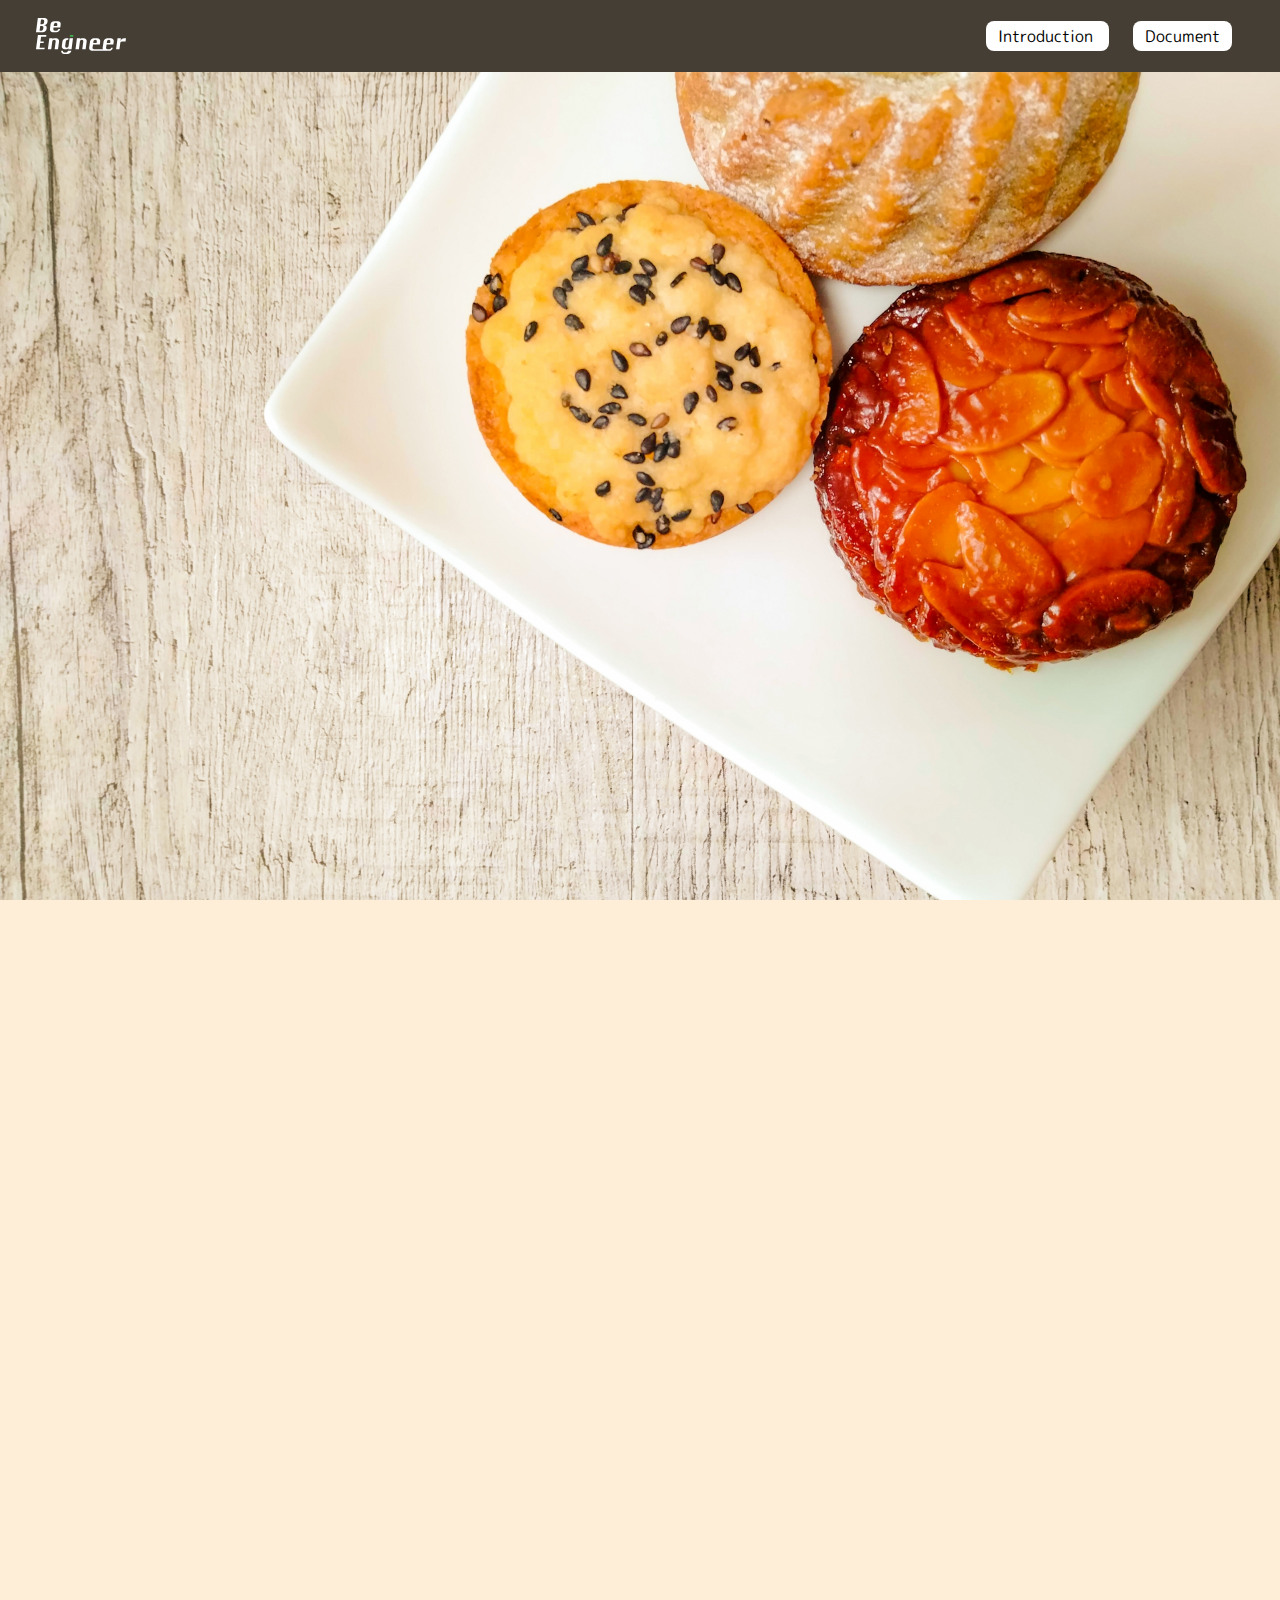
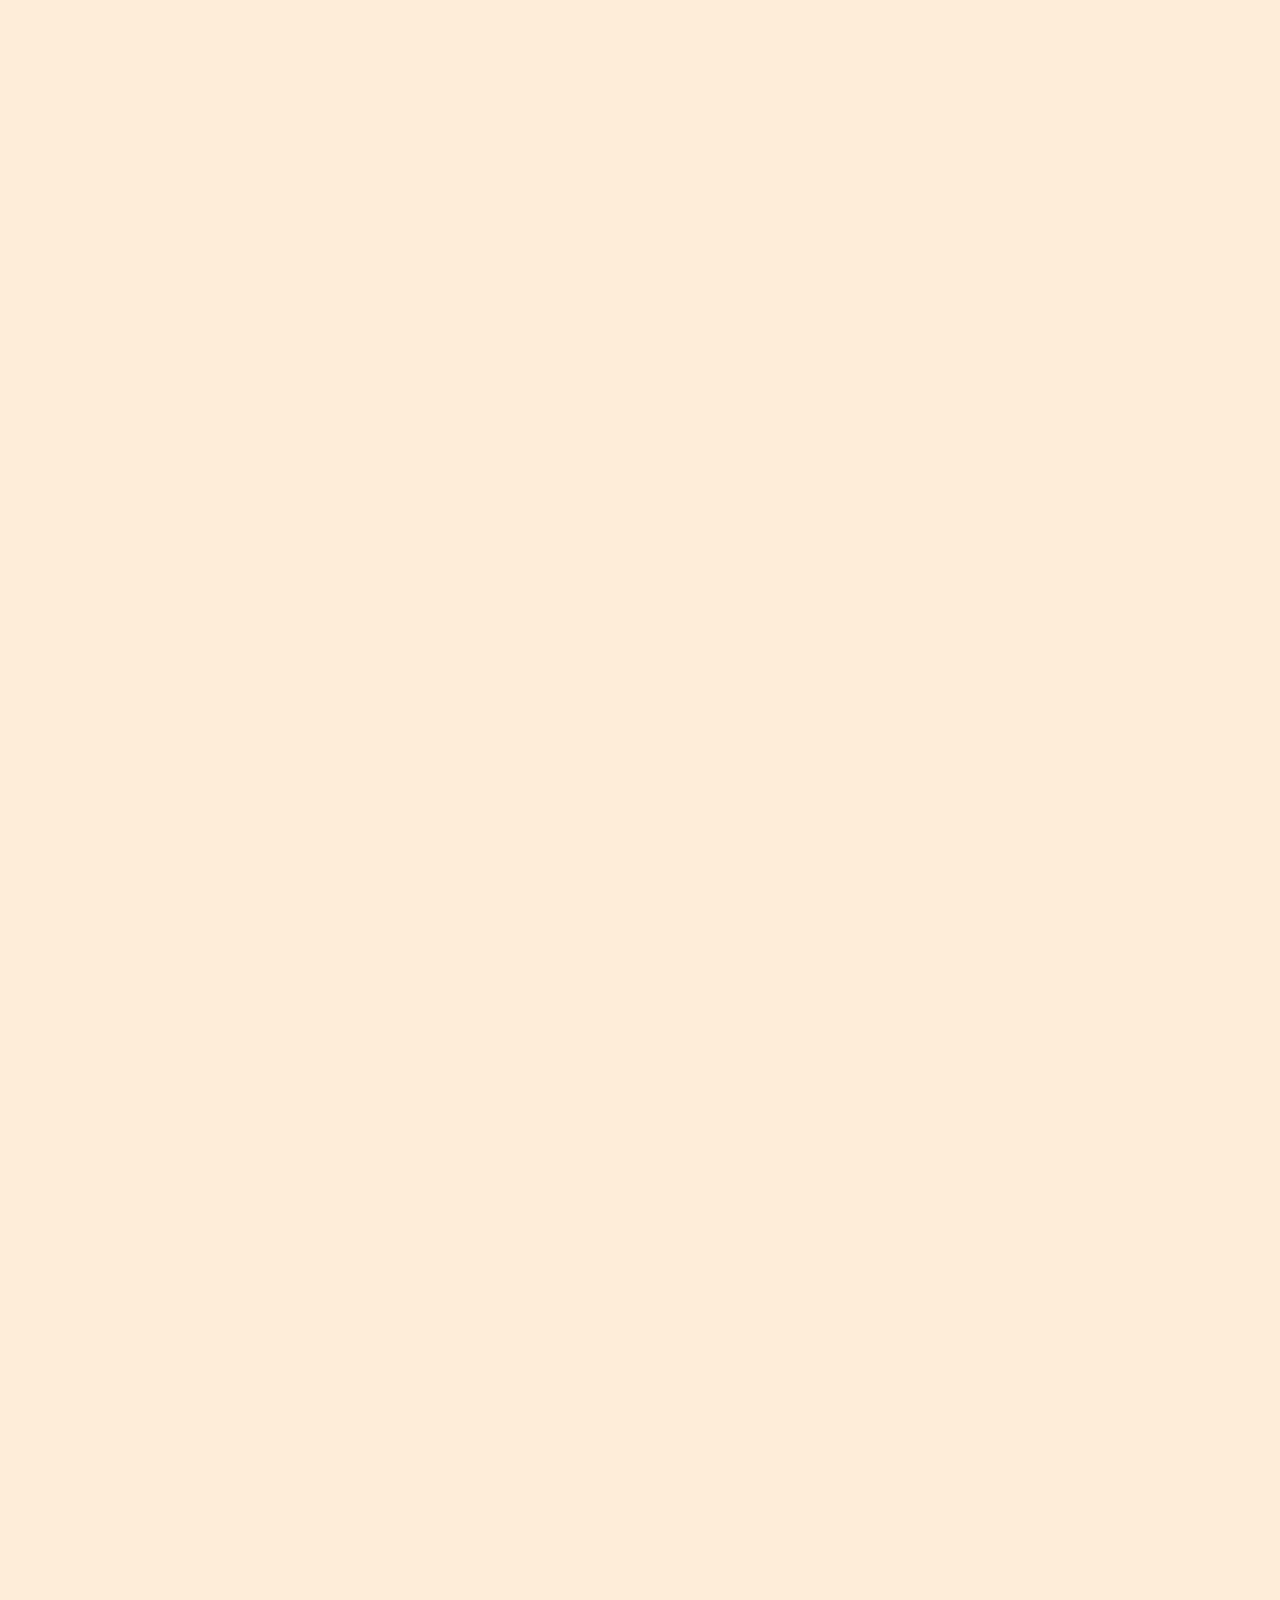
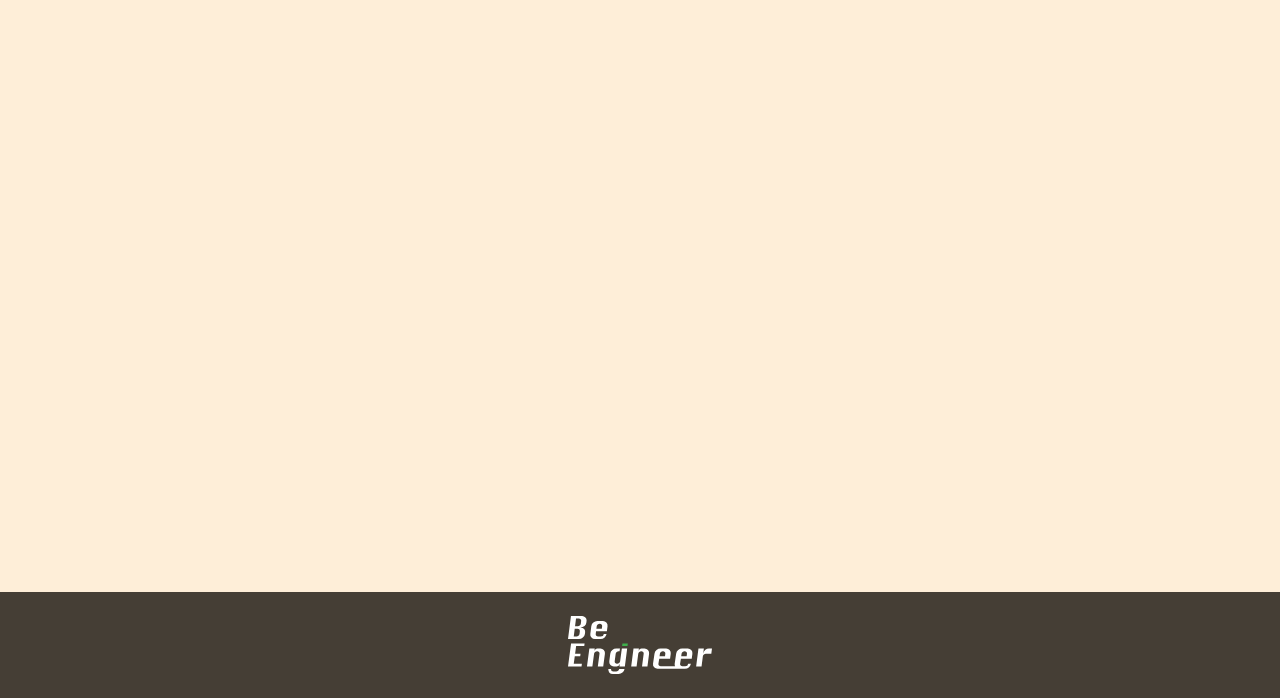
==== public/index.html @ 20dfb08e "firstcommit" ====
<!DOCTYPE html>
<html lang="ja">

    <head>
        <meta charset="UTF-8">
        <meta name="viewport" content="width=device-width, initial-scale=1.0">
        <link rel="preconnect" href="https://fonts.googleapis.com">
        <link rel="preconnect" href="https://fonts.gstatic.com" crossorigin>
        <link href="https://fonts.googleapis.com/css2?family=Inconsolata:wght@400;700&display=swap" rel="stylesheet">
        <link href="https://fonts.googleapis.com/css2?family=M+PLUS+Rounded+1c:wght@400;700&display=swap" rel="stylesheet">
        <link rel="stylesheet" href="css/style.css">
        <title>BeEngineer WebSite</title>
    </head>

    <body>

        <!-- ヘッダー -->
        <header id="header">
            <img class="header__image" src="images/BeEngineer_logo_white.svg" id="button">
            <nav class="header__linklist">
                <a class="header__link" href="#introduction">
                    Introduction
                </a>
                <a class="header__link" href="document.html">
                    Document
                </a>
            </nav>
        </header>

        <!-- ファーストビュー -->
        <section id="firstview">
            <img class="firstview__image" src="images/firstview.jpg" id="firstview__image">
            <h1 class="firstview__title" id="firstview__title">How about some sweets<br>with your tea?</h1>
        </section>
        
        <!-- 紹介部分 -->
        <section id="introduction" class="introduction">

            <div class="introduction__content" id="content-1">
                <img class="introduction__image introduction__image--left" src="images/kanure.jpg">
                <div class="introduction__textblock introduction__textblock--left">
                    <h3 class="introduction__title">
                        カヌレ
                    </h3>
                    <h4 class="introduction__title--bg introduction__title--bg--left">
                        cannelé de Bordeaux
                    </h4>
                    <p class="introduction__text">
                        蜜蝋を入れることと、カヌレ型と呼ばれる小さな型で焼くことが特徴である。外側は黒めの焼き色が付いており硬く香ばしいが、内側はしっとりとして柔らかい食感を持つ。
                    </p>
                </div>
            </div>

            <div class="introduction__content" id="content-2">
                <img class="introduction__image introduction__image--right" src="images/florentine.jpg">
                <div class="introduction__textblock introduction__textblock--right">
                    <h3 class="introduction__title">
                        フロランタン
                    </h3>
                    <h4 class="introduction__title--bg introduction__title--bg--right">
                        florentins
                    </h4>
                    <p class="introduction__text">
                        クッキー生地にキャラメルでコーティングしたナッツ類（多くはアーモンドスライス）をのせて焼き上げてつくる糖菓。ドイツ、オーストリア方面で好まれ、土着の菓子となった。
                    </p>
                </div>
            </div>

            <div class="introduction__content" id="content-3">
                <img class="introduction__image introduction__image--left" src="images/pain_de_genes.jpg">
                <div class="introduction__textblock introduction__textblock--left">
                    <h3 class="introduction__title">
                        パン・ド・ジェンヌ
                    </h3>
                    <h4 class="introduction__title--bg introduction__title--bg--left">
                        Pain de Gênes
                    </h4>
                    <p class="introduction__text">
                        アーモンドの含有量の多い、共立てタイプの焼き菓子。パート・ダマンド（マジパン）やアーモンドパウダーをふんだんに使った、しっとりときめ細かな生地が特徴です。
                    </p>
                </div>
            </div>

            <div class="introduction__content" id="content-4">
                <img class="introduction__image introduction__image--right" src="images/crumble_cheesecake.jpg">
                <div class="introduction__textblock introduction__textblock--right">
                    <h3 class="introduction__title">
                        クランブルチーズケーキ
                    </h3>
                    <h4 class="introduction__title--bg introduction__title--bg--right">
                        Crumble Cheesecake
                    </h4>
                    <p class="introduction__text">
                        しっとりなめらかな生地に、クランブルのサクサク食感が絶妙なチーズケーキです。<br>
                        ミキサーやフードプロセッサーで手軽に生地作りができますので、お菓子作り初心者の方にもおすすめです。
                    </p>
                </div>
            </div>

            <div class="introduction__content" id="content-5">
                <img class="introduction__image introduction__image--left" src="images/mont_blanc.jpg">
                <div class="introduction__textblock introduction__textblock--left">
                    <h3 class="introduction__title">
                        モンブラン
                    </h3>
                    <h4 class="introduction__title--bg introduction__title--bg--left">
                        Mont Blanc aux marrons
                    </h4>
                    <p class="introduction__text">
                        クリなどを原料とするクリームを生地の上面に絞りかけたケーキ。モンブラン山の形に似せて作ったことからこう呼ばれる。上に降りかけられる白い粉砂糖は雪を表している。
                    </p>
                </div>
            </div>

        </section>
        
        <!-- フッター -->
        <footer id="footer">
            <img class="footer__image" src="images/BeEngineer_logo_white.svg">
        </footer>

        <script src="./js/main.js"></script>
    </body>
</html>
---- public/css/style.css ----
/* = = = all = = = */
*{
    margin: 0;
    padding: 0;
    box-sizing: border-box;
    font-family: 'M PLUS Rounded 1c', sans-serif;
}

body{
    background-color: rgb(254, 238, 216);
}

/* = = = header = = = */
header{
    background-color: rgb(69, 62, 53);
    position: fixed;
    display: flex;
    justify-content: space-between;
    align-items: center;
    top: 0;
    width: -webkit-fill-available;
    padding: 18px 36px;
    z-index: 100;
}

.header__image{
    height: 36px;
}

.header__link{
    background-color: rgb(255, 255, 255);
    border-radius: 8px;
    padding: 4px 12px;
    color: rgb(0, 0, 0);
    text-decoration: none;
    margin: 0 12px;
}

/* = = = firstview = = = */
#firstview{
    margin-top: 72px;
    height: calc(100vh - 72px);
    position: relative;
}

.firstview__image{
    width: 100%;
    height: 100%;
    object-fit: cover;
}

.firstview__title{
    position: absolute;
    bottom: 48px;
    left: 36px;
    font-size: 64px;
    line-height: 1;
    transform: translateX(-100vw);
    transition: .3s;
}


/* = = = introduction = = = */
.introduction{
    padding-top: 72px;
}

.introduction__content{
    position: relative;
    height: 420px;
    margin: 120px auto;
    opacity: 0;
    transition: .5s;
}

.introduction__image{
    width: 560px;
    height: 420px;
    object-fit: cover;
    position: absolute;
    top: 0;
    transition: .3s;
}

.introduction__image:hover{
    transform: scale(1.1);
}

.introduction__image--left{
    left: 15vw;
}

.introduction__image--right{
    right: 15vw;
}

.introduction__textblock{
    position: absolute;
    padding: 48px;
    width: 360px;
    height: 300px;
    top: 60px;
    background-color: rgb(255, 255, 255);
}

.introduction__textblock--left{
    left: calc(15vw + 500px);
}

.introduction__textblock--right{
    right: calc(15vw + 500px);
}

.introduction__title{
    font-weight: bold;
    font-size: 24px;
    z-index: 2;
    margin-bottom: 12px;
}

.introduction__title--bg{
    position: absolute;
    color: rgba(70, 39, 8, 0.4);
    font-size: 28px;
    top: 24px;
    z-index: 1;
    font-family: 'Inconsolata', monospace;
}

.introduction__title--bg--left{
    text-align: right;
    right: 24px;
}

.introduction__title--bg--right{
    left: 24px;
}

/* = = = footer = = = */

footer{
    background-color: rgb(69, 62, 53);
    padding: 24px;
}

.footer__image{
    display: block;
    margin: auto;
    width: 144px;
}

/* 画面が小さくなった場合 */
@media (max-width: 1023px) {
    header{
        padding: 4px 16px;
    }

    .header__link{
        font-size: 12px;
        margin: 0;
    }

    #firstview{
        margin-top: 44px;
        height: calc(100vh - 44px);    
    }

    .firstview__title{
        font-size: 48px;
        left: 12px;
    }

    .introduction__content{
        height: max-content;
    }

    .introduction__image{
        width: 72vw;
        height: 56vw;
        position: relative;
        margin: auto;
        right: unset;
        left: unset;
        display: block;
    }

    .introduction__textblock{
        background-color: unset;
        position: relative;
        top: unset;
        width: 72vw;
        margin: auto;
        padding: 0;
        left: unset;
        right: unset;
        height: max-content;
    }

    .introduction__title{
        margin-bottom: 24px;
    }

    .introduction__title--bg{
        right: 0;
        left: unset;
    }
}

/* スマホの場合 */
@media (max-width: 519px) {
    .firstview__title{
        font-size: 32px;
    }

    .introduction__image{
        width: 90vw;
        height: 67.5vw;
    }
    
    .introduction__textblock{
        width: 90vw;
    }
}
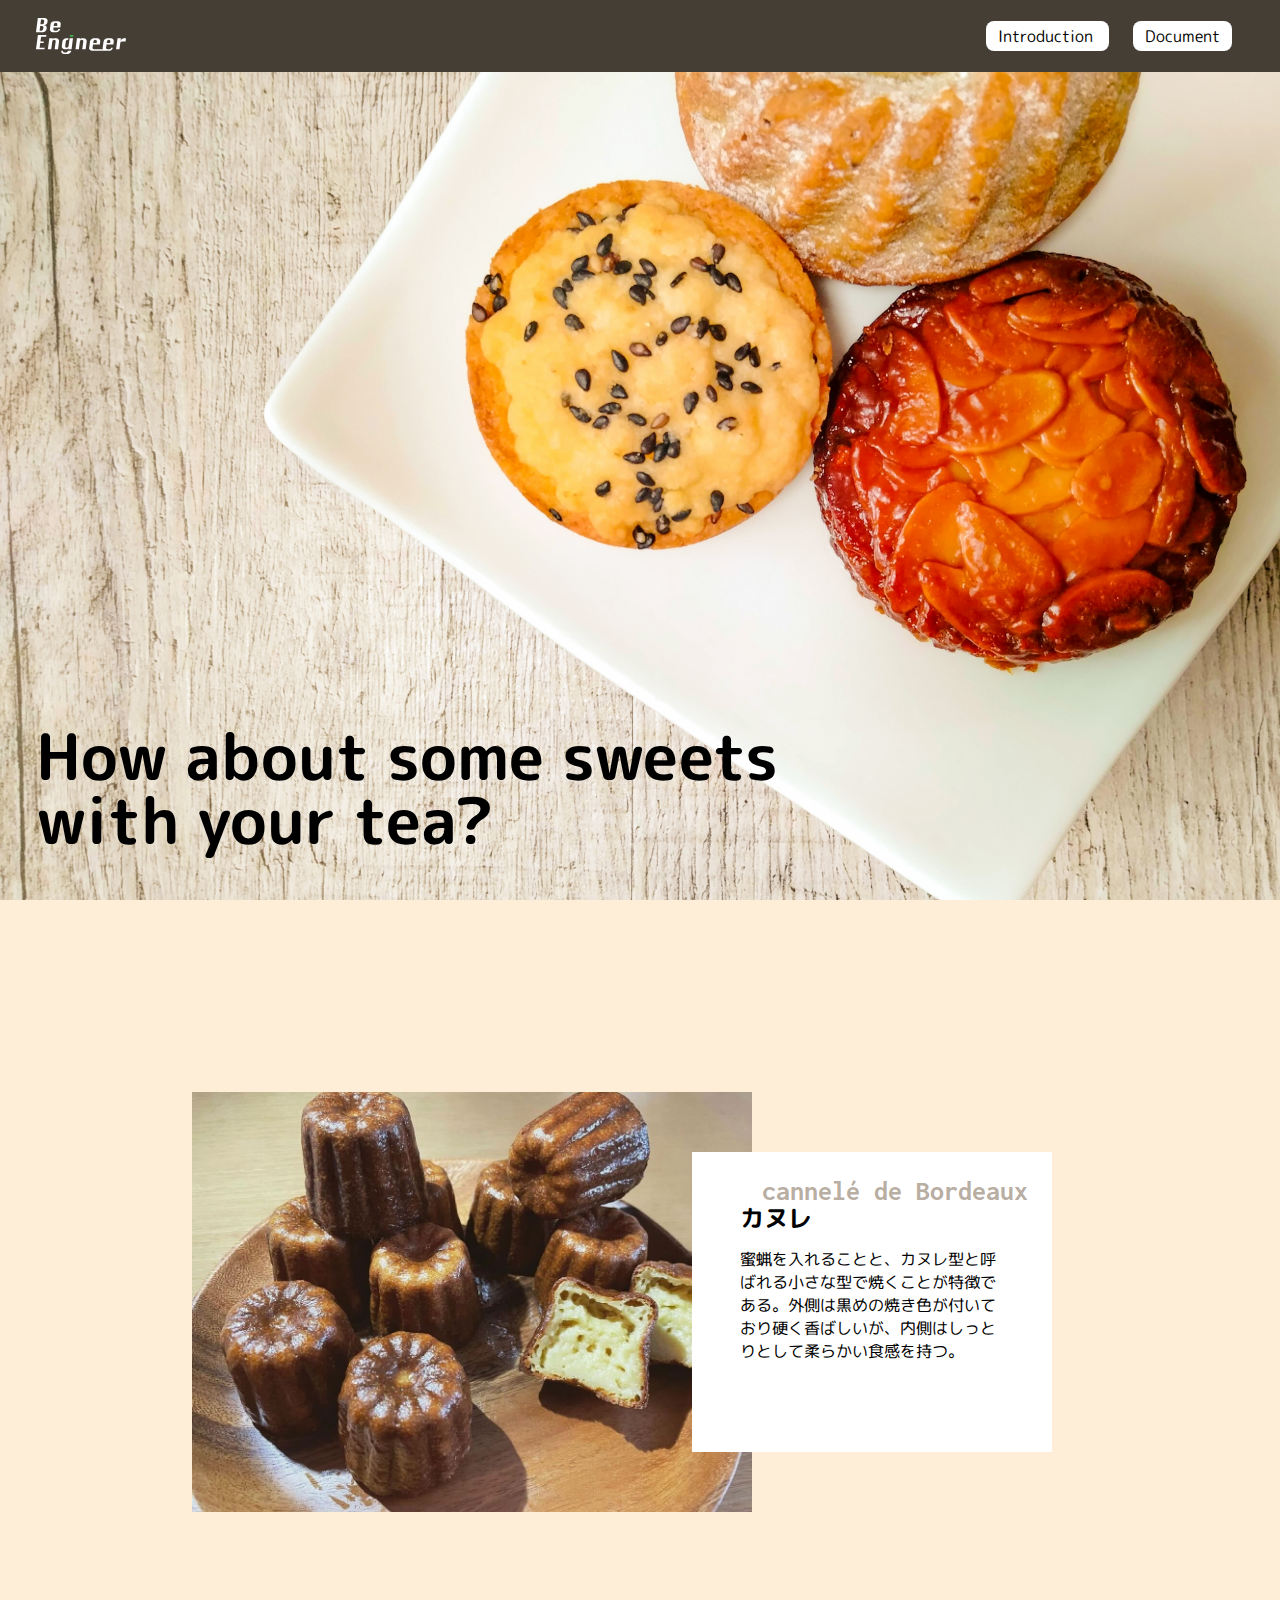
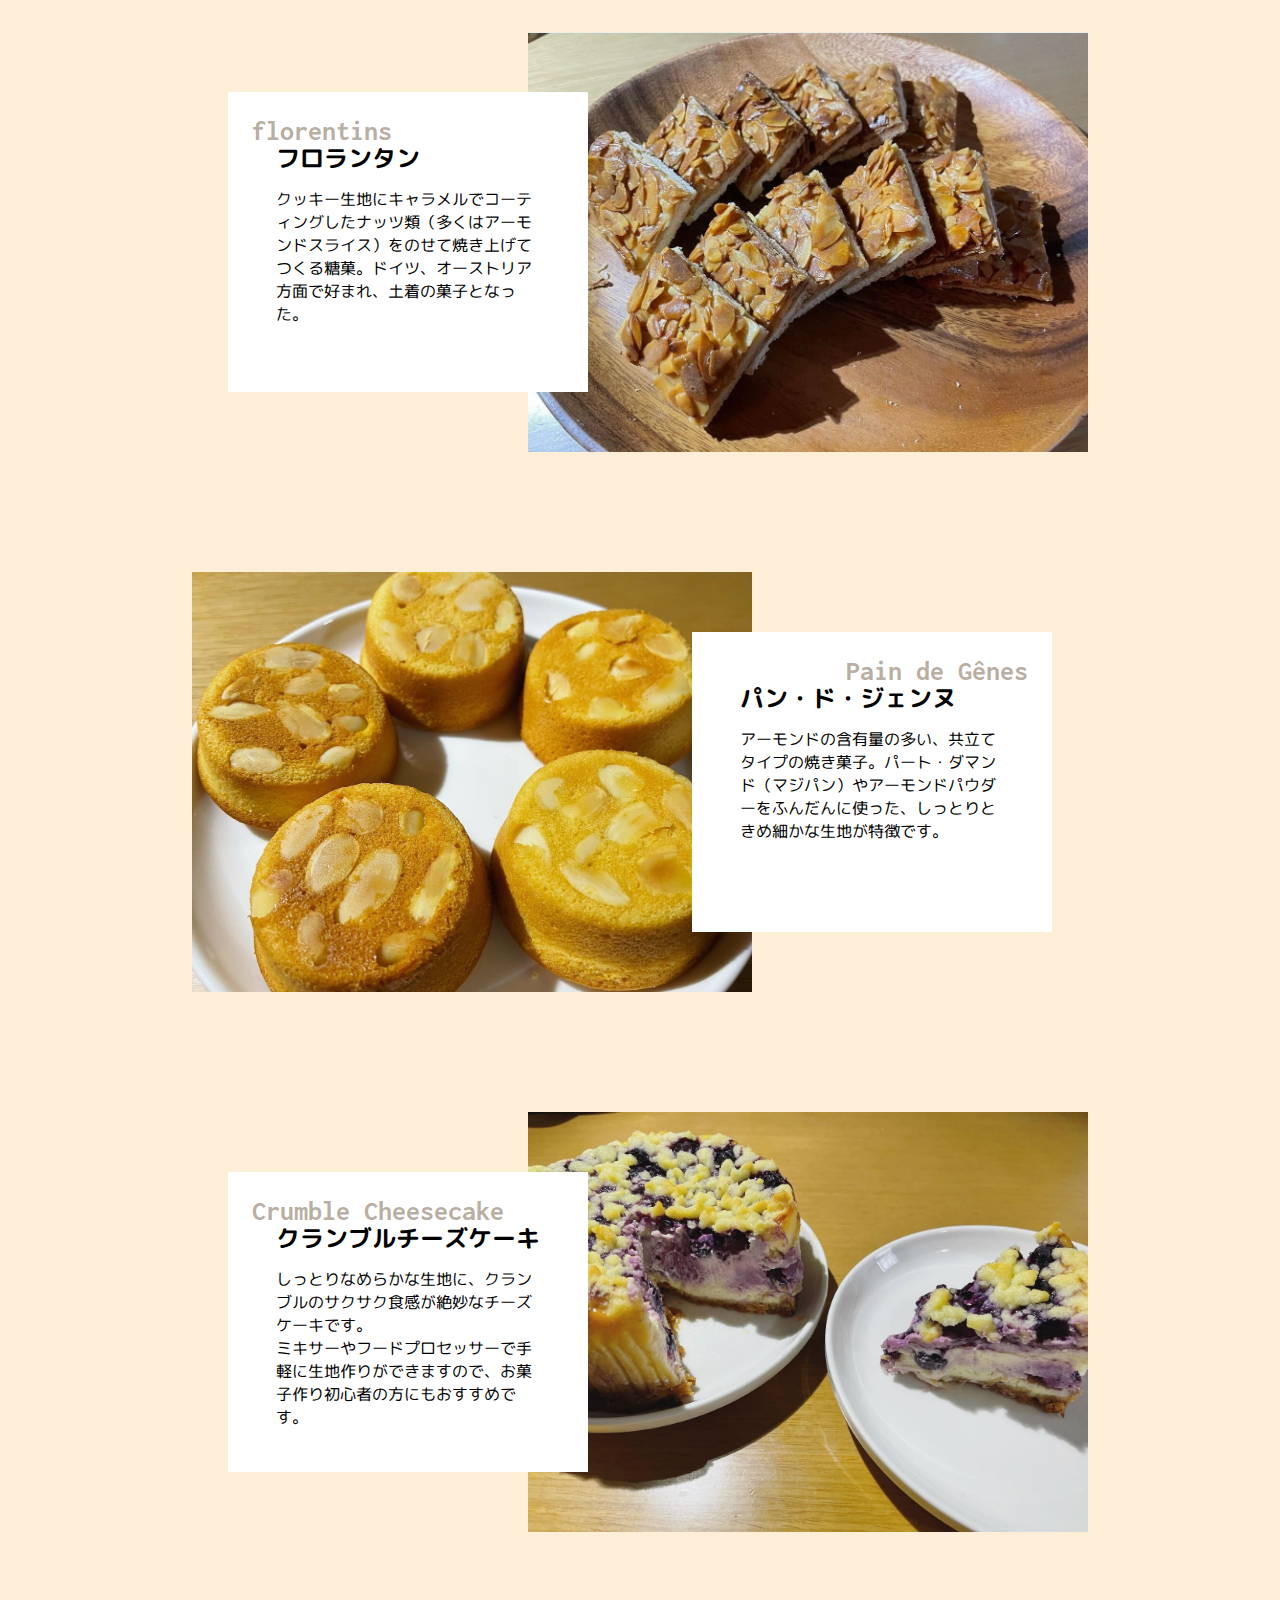
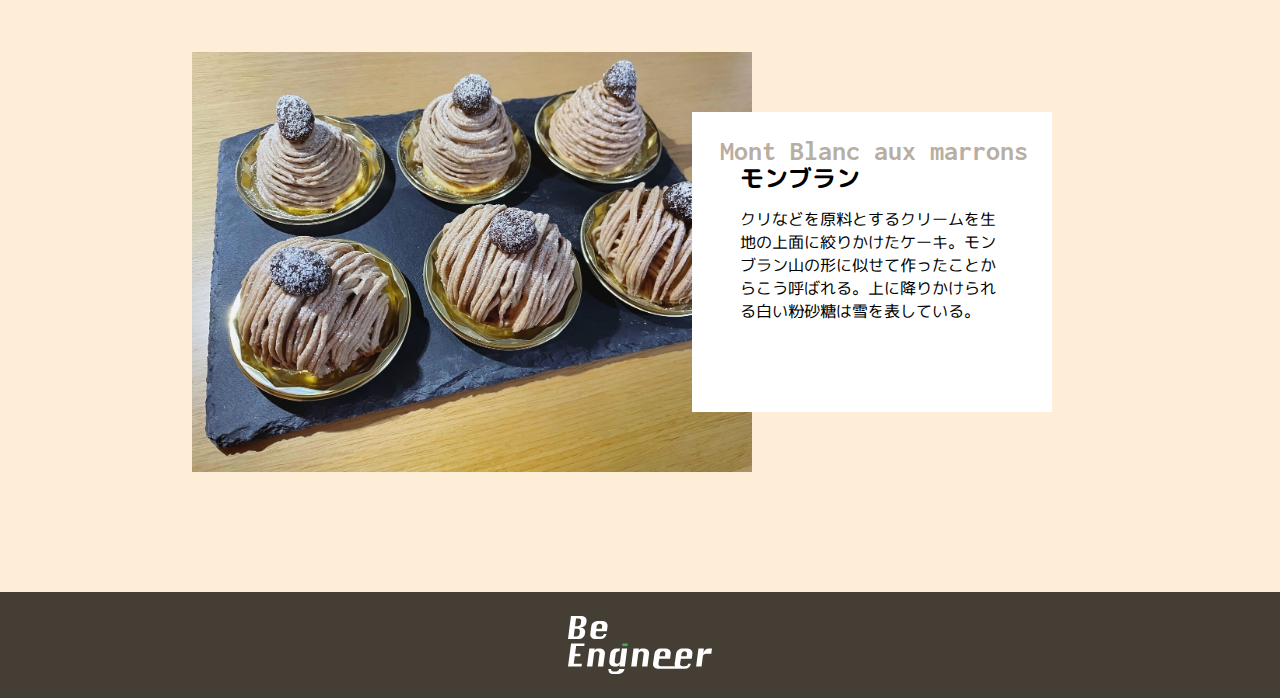
==== commit f20f24e4: "編集案のコードを削除" ====
--- a/public/index.html
+++ b/public/index.html
@@ -16,7 +16,7 @@
 
         <!-- ヘッダー -->
         <header id="header">
-            <img class="header__image" src="images/BeEngineer_logo_white.svg" id="button">
+            <img class="header__image" src="images/BeEngineer_logo_white.svg">
             <nav class="header__linklist">
                 <a class="header__link" href="#introduction">
                     Introduction
@@ -29,14 +29,14 @@
 
         <!-- ファーストビュー -->
         <section id="firstview">
-            <img class="firstview__image" src="images/firstview.jpg" id="firstview__image">
-            <h1 class="firstview__title" id="firstview__title">How about some sweets<br>with your tea?</h1>
+            <img class="firstview__image" src="images/firstview.jpg">
+            <h1 class="firstview__title">How about some sweets<br>with your tea?</h1>
         </section>
         
         <!-- 紹介部分 -->
         <section id="introduction" class="introduction">
 
-            <div class="introduction__content" id="content-1">
+            <div class="introduction__content">
                 <img class="introduction__image introduction__image--left" src="images/kanure.jpg">
                 <div class="introduction__textblock introduction__textblock--left">
                     <h3 class="introduction__title">
@@ -51,7 +51,7 @@
                 </div>
             </div>
 
-            <div class="introduction__content" id="content-2">
+            <div class="introduction__content">
                 <img class="introduction__image introduction__image--right" src="images/florentine.jpg">
                 <div class="introduction__textblock introduction__textblock--right">
                     <h3 class="introduction__title">
@@ -66,7 +66,7 @@
                 </div>
             </div>
 
-            <div class="introduction__content" id="content-3">
+            <div class="introduction__content">
                 <img class="introduction__image introduction__image--left" src="images/pain_de_genes.jpg">
                 <div class="introduction__textblock introduction__textblock--left">
                     <h3 class="introduction__title">
@@ -81,7 +81,7 @@
                 </div>
             </div>
 
-            <div class="introduction__content" id="content-4">
+            <div class="introduction__content">
                 <img class="introduction__image introduction__image--right" src="images/crumble_cheesecake.jpg">
                 <div class="introduction__textblock introduction__textblock--right">
                     <h3 class="introduction__title">
@@ -97,7 +97,7 @@
                 </div>
             </div>
 
-            <div class="introduction__content" id="content-5">
+            <div class="introduction__content">
                 <img class="introduction__image introduction__image--left" src="images/mont_blanc.jpg">
                 <div class="introduction__textblock introduction__textblock--left">
                     <h3 class="introduction__title">
--- a/public/css/style.css
+++ b/public/css/style.css
@@ -55,8 +55,6 @@
     left: 36px;
     font-size: 64px;
     line-height: 1;
-    transform: translateX(-100vw);
-    transition: .3s;
 }
 
 
@@ -69,8 +67,6 @@
     position: relative;
     height: 420px;
     margin: 120px auto;
-    opacity: 0;
-    transition: .5s;
 }
 
 .introduction__image{
@@ -79,11 +75,6 @@
     object-fit: cover;
     position: absolute;
     top: 0;
-    transition: .3s;
-}
-
-.introduction__image:hover{
-    transform: scale(1.1);
 }
 
 .introduction__image--left{
@@ -216,7 +207,7 @@
         width: 90vw;
         height: 67.5vw;
     }
-    
+
     .introduction__textblock{
         width: 90vw;
     }
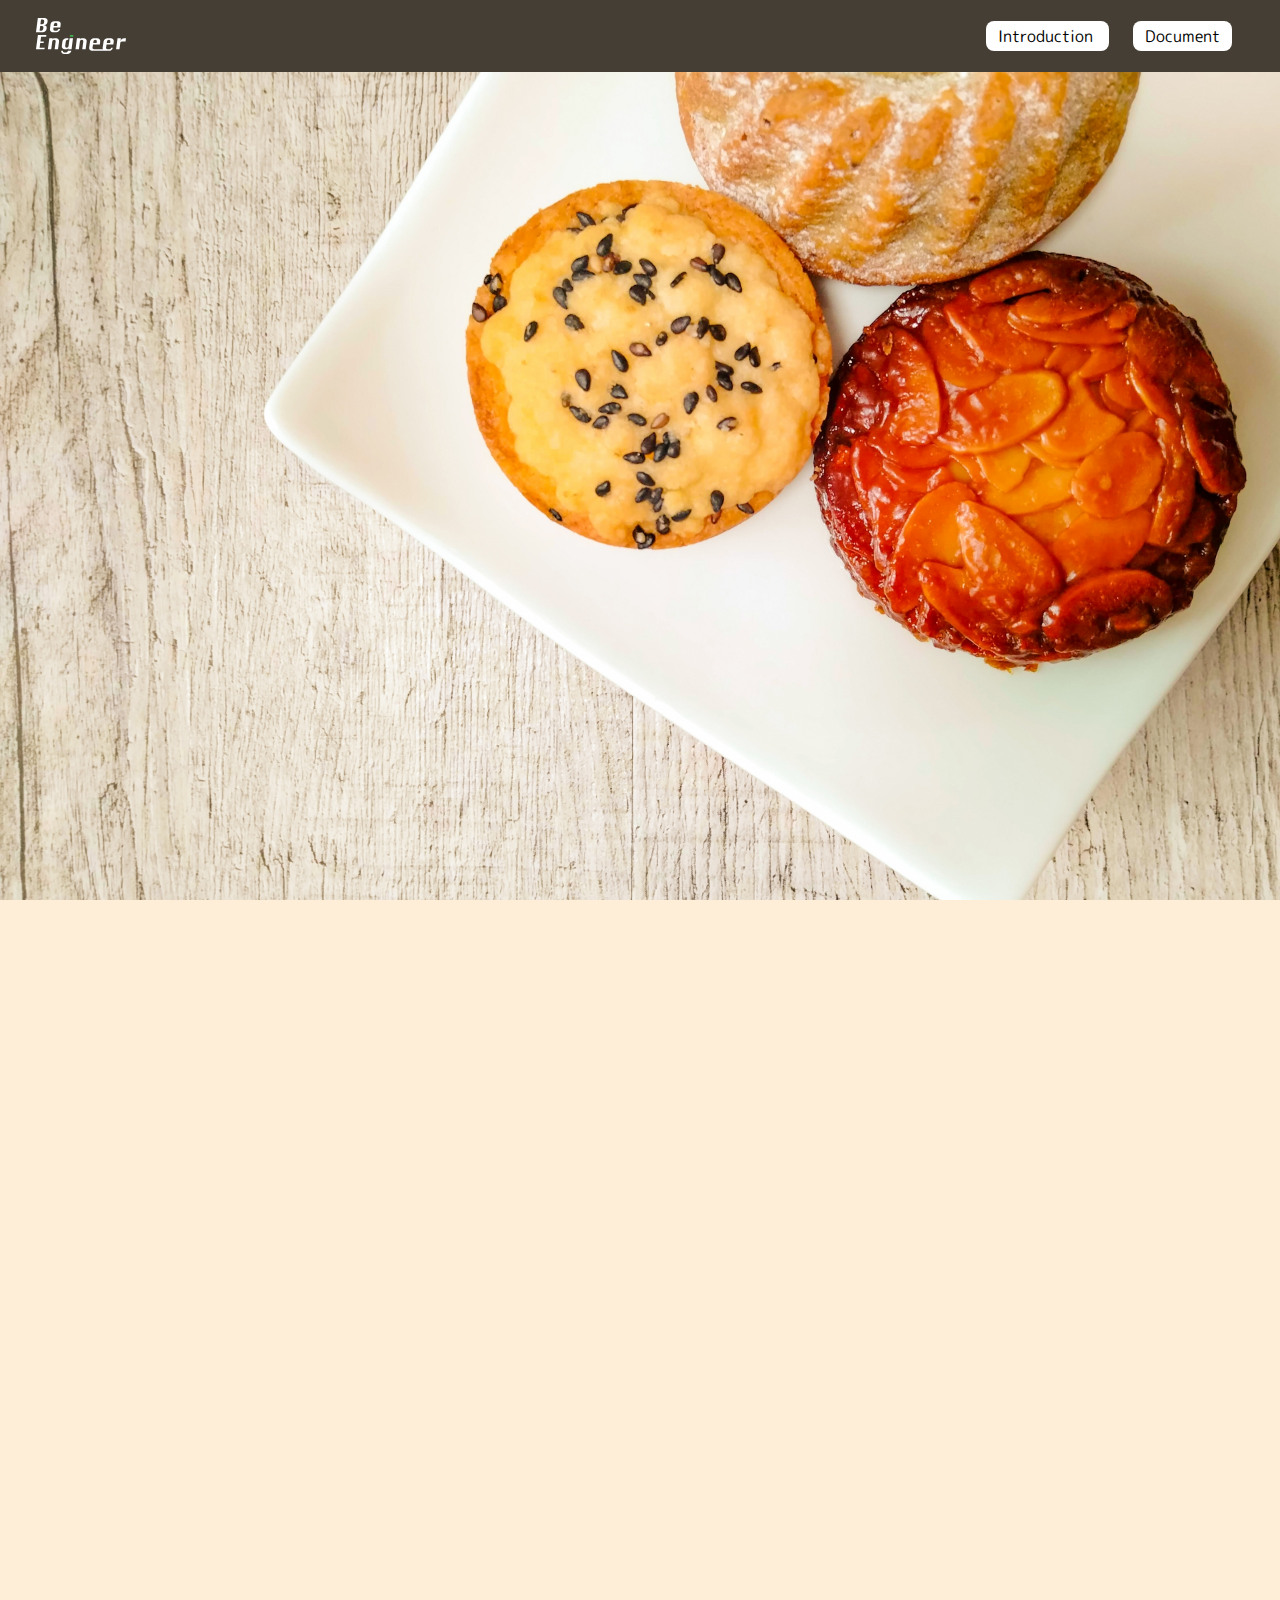
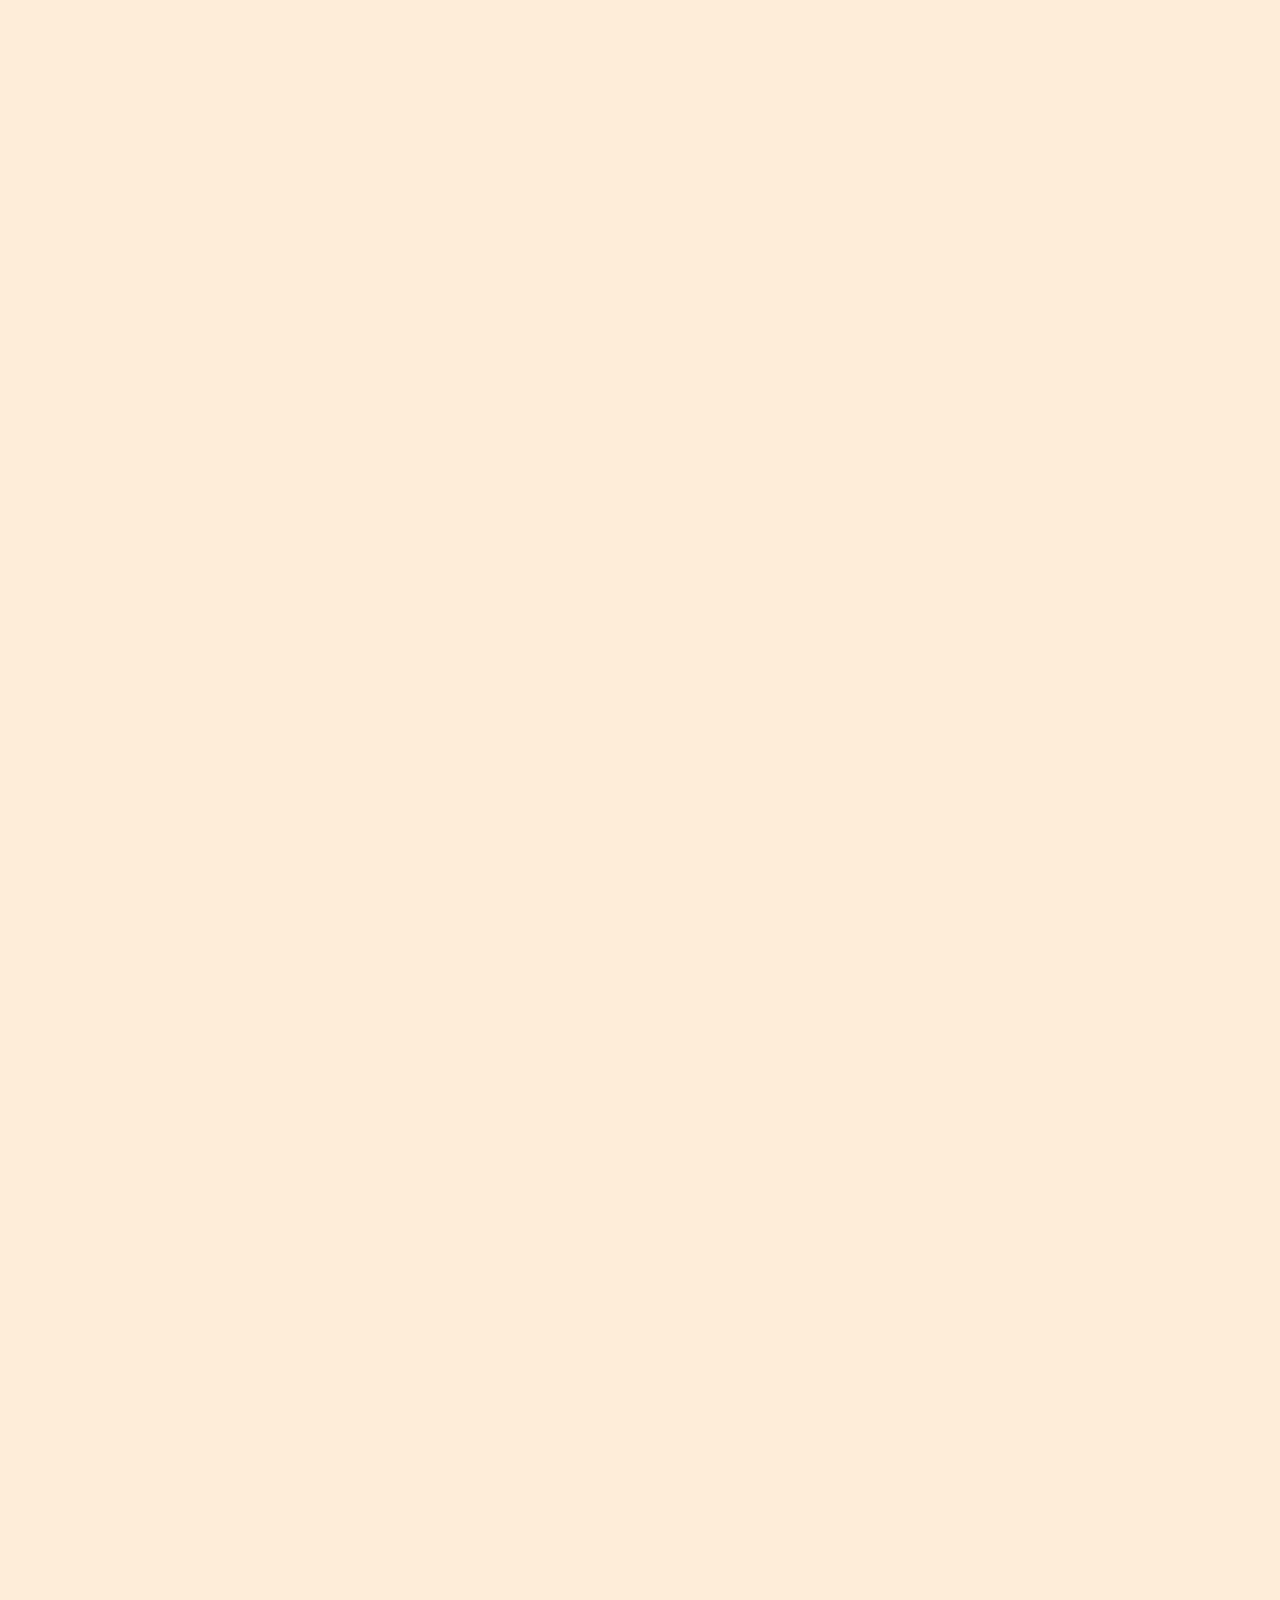
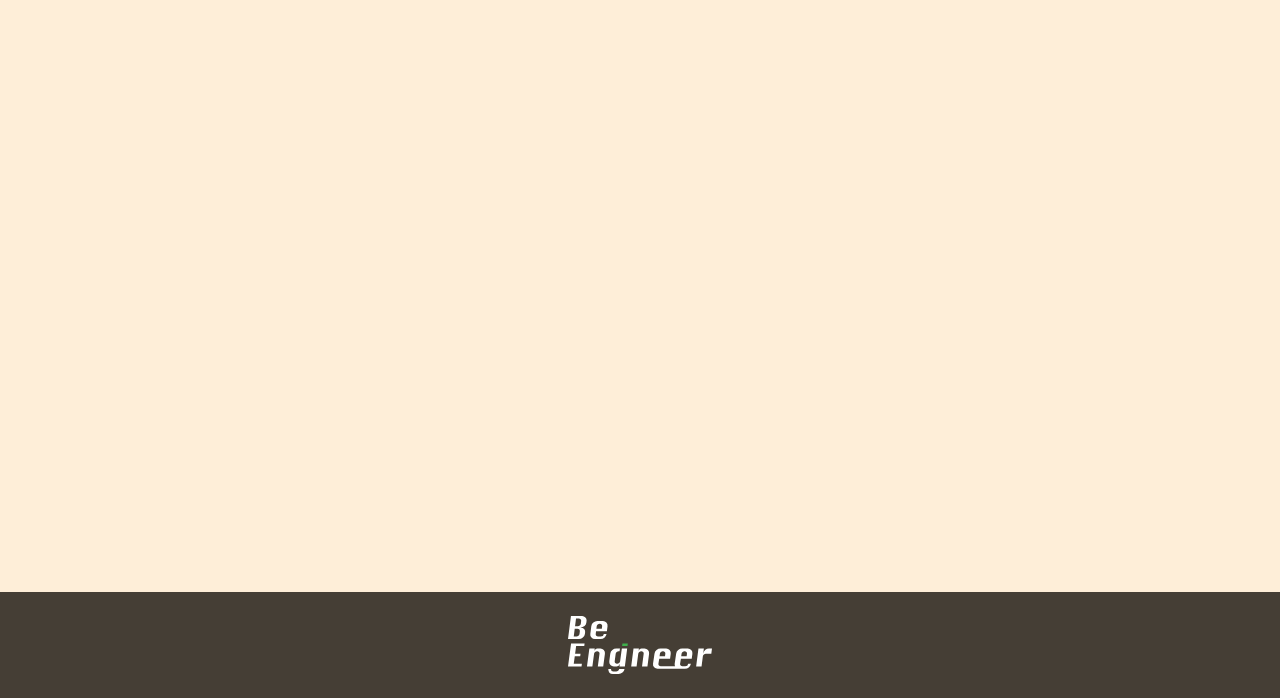
==== commit 5d4ae10b: "アレンジ案用コメントを追加" ====
--- a/public/index.html
+++ b/public/index.html
@@ -16,7 +16,8 @@
 
         <!-- ヘッダー -->
         <header id="header">
-            <img class="header__image" src="images/BeEngineer_logo_white.svg">
+            <!-- クリックすると動くようにidを追加（ここでなくてもいい） -->
+            <img class="header__image" src="images/BeEngineer_logo_white.svg" id="button">
             <nav class="header__linklist">
                 <a class="header__link" href="#introduction">
                     Introduction
@@ -29,14 +30,17 @@
 
         <!-- ファーストビュー -->
         <section id="firstview">
-            <img class="firstview__image" src="images/firstview.jpg">
-            <h1 class="firstview__title">How about some sweets<br>with your tea?</h1>
+            <!-- クリックしたら画像が変わるようにするために、idを追加して目印を付ける -->
+            <img class="firstview__image" src="images/firstview.jpg" id="firstview__image">
+            <!-- クリックしたら文字が変わるようにするために、idを追加して目印を付ける -->
+            <h1 class="firstview__title" id="firstview__title">How about some sweets<br>with your tea?</h1>
         </section>
         
         <!-- 紹介部分 -->
         <section id="introduction" class="introduction">
 
-            <div class="introduction__content">
+            <!-- スクロールすると出現するように、idを追加して目印を付ける。 -->
+            <div class="introduction__content" id="content-1">
                 <img class="introduction__image introduction__image--left" src="images/kanure.jpg">
                 <div class="introduction__textblock introduction__textblock--left">
                     <h3 class="introduction__title">
@@ -51,7 +55,8 @@
                 </div>
             </div>
 
-            <div class="introduction__content">
+            <!-- スクロールすると出現するように、idを追加して目印を付ける。 -->
+            <div class="introduction__content" id="content-2">
                 <img class="introduction__image introduction__image--right" src="images/florentine.jpg">
                 <div class="introduction__textblock introduction__textblock--right">
                     <h3 class="introduction__title">
@@ -66,7 +71,8 @@
                 </div>
             </div>
 
-            <div class="introduction__content">
+            <!-- スクロールすると出現するように、idを追加して目印を付ける。 -->
+            <div class="introduction__content" id="content-3">
                 <img class="introduction__image introduction__image--left" src="images/pain_de_genes.jpg">
                 <div class="introduction__textblock introduction__textblock--left">
                     <h3 class="introduction__title">
@@ -81,7 +87,8 @@
                 </div>
             </div>
 
-            <div class="introduction__content">
+            <!-- スクロールすると出現するように、idを追加して目印を付ける。 -->
+            <div class="introduction__content" id="content-4">
                 <img class="introduction__image introduction__image--right" src="images/crumble_cheesecake.jpg">
                 <div class="introduction__textblock introduction__textblock--right">
                     <h3 class="introduction__title">
@@ -97,7 +104,8 @@
                 </div>
             </div>
 
-            <div class="introduction__content">
+            <!-- スクロールすると出現するように、idを追加して目印を付ける。 -->
+            <div class="introduction__content" id="content-5">
                 <img class="introduction__image introduction__image--left" src="images/mont_blanc.jpg">
                 <div class="introduction__textblock introduction__textblock--left">
                     <h3 class="introduction__title">
--- a/public/css/style.css
+++ b/public/css/style.css
@@ -55,6 +55,9 @@
     left: 36px;
     font-size: 64px;
     line-height: 1;
+    /* タイトルが横から出現するようにアレンジ */
+    transform: translateX(-100vw);
+    transition: .3s;
 }
 
 
@@ -67,6 +70,9 @@
     position: relative;
     height: 420px;
     margin: 120px auto;
+    /* スクロールするとフェードインするようアレンジ */
+    opacity: 0;
+    transition: .5s;
 }
 
 .introduction__image{
@@ -75,6 +81,13 @@
     object-fit: cover;
     position: absolute;
     top: 0;
+    /* ホバーすると大きくなるようアレンジ */
+    transition: .3s;
+}
+
+/* ホバーすると大きくなるようアレンジ */
+.introduction__image:hover{
+    transform: scale(1.1);
 }
 
 .introduction__image--left{
@@ -207,7 +220,7 @@
         width: 90vw;
         height: 67.5vw;
     }
-
+    
     .introduction__textblock{
         width: 90vw;
     }
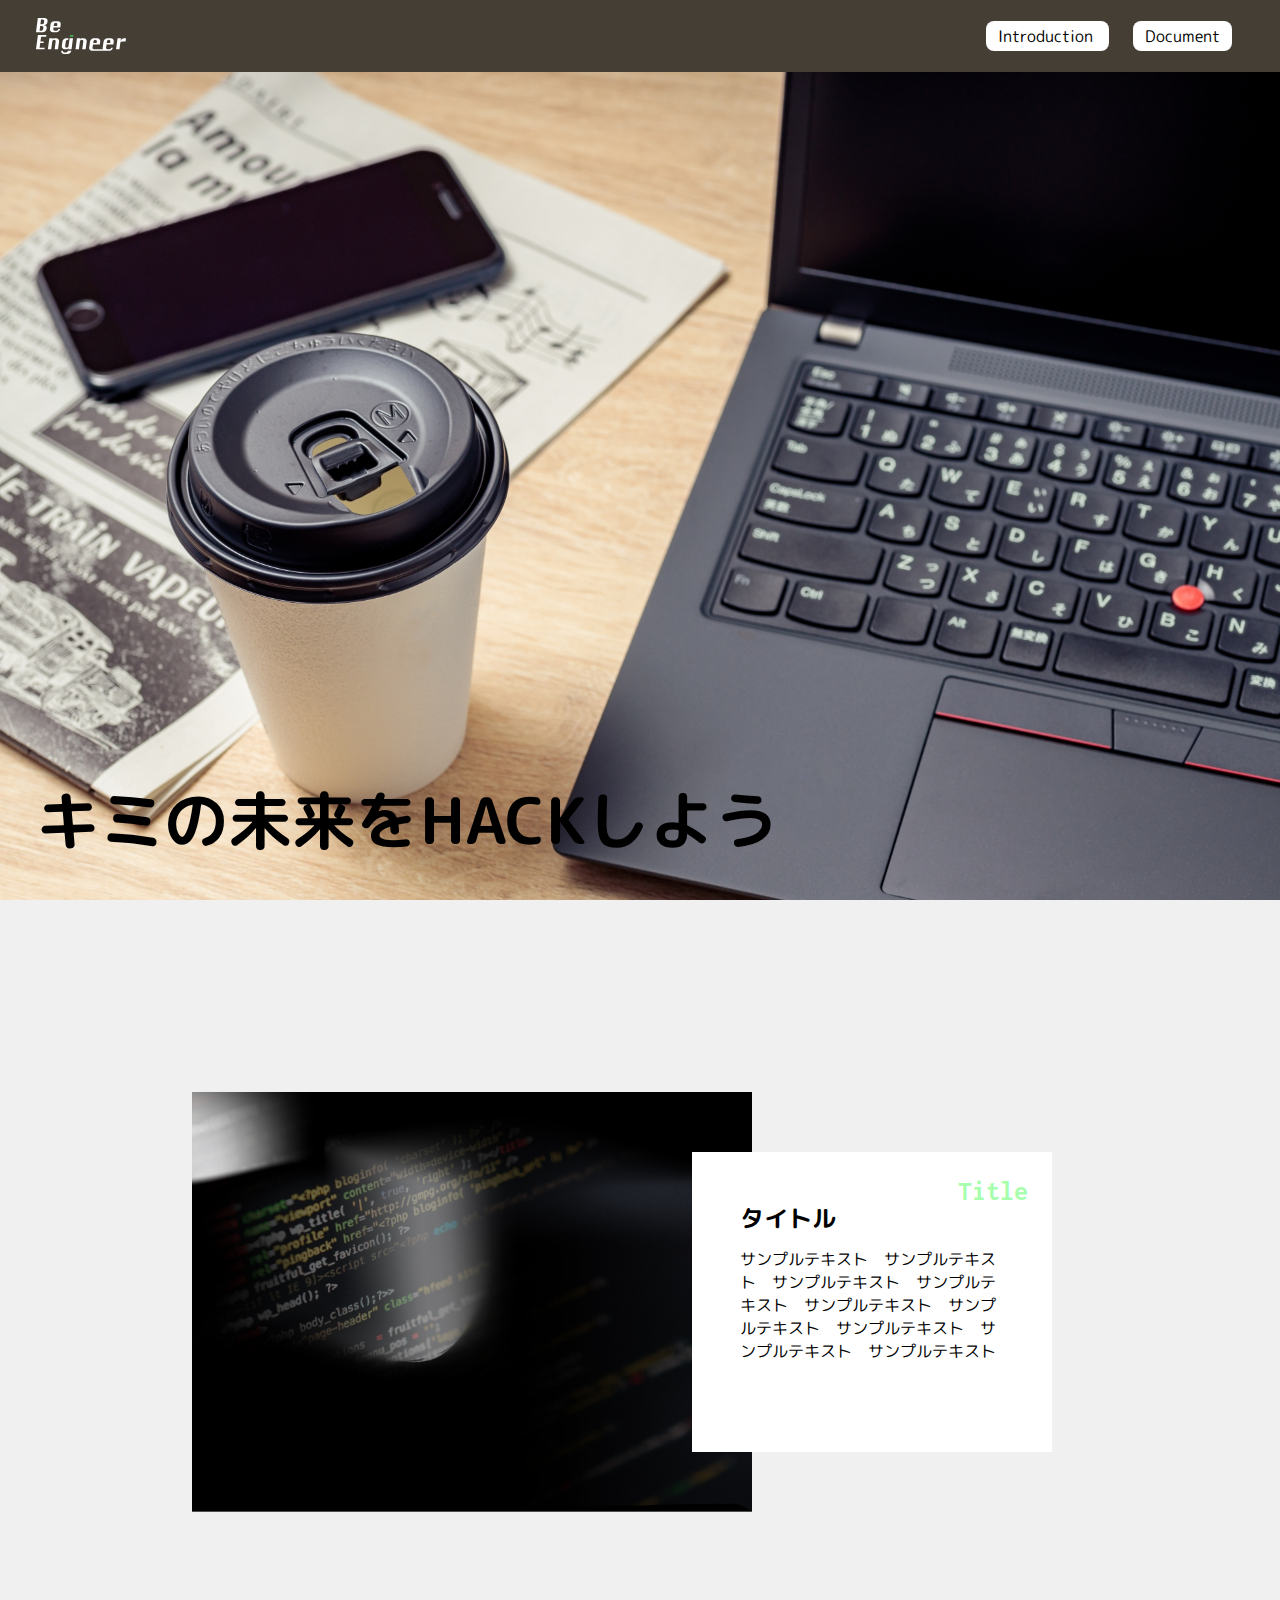
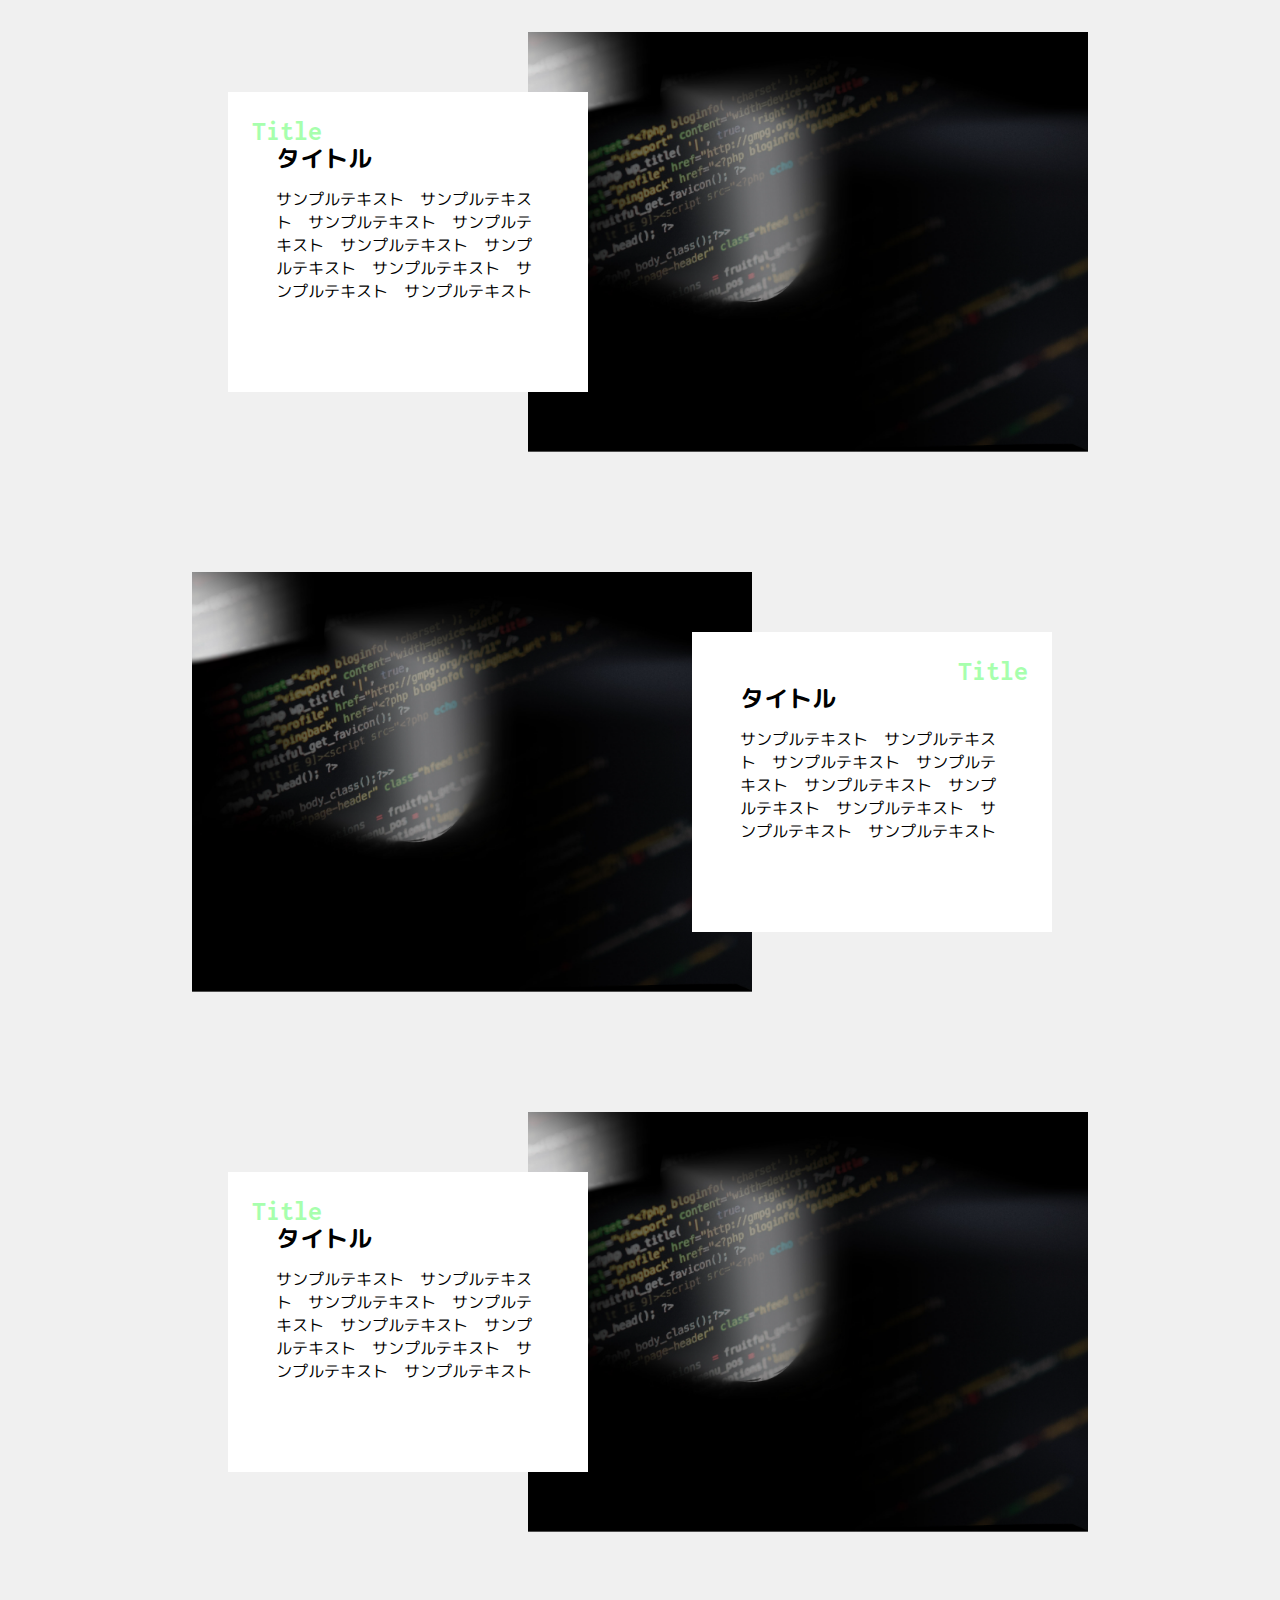
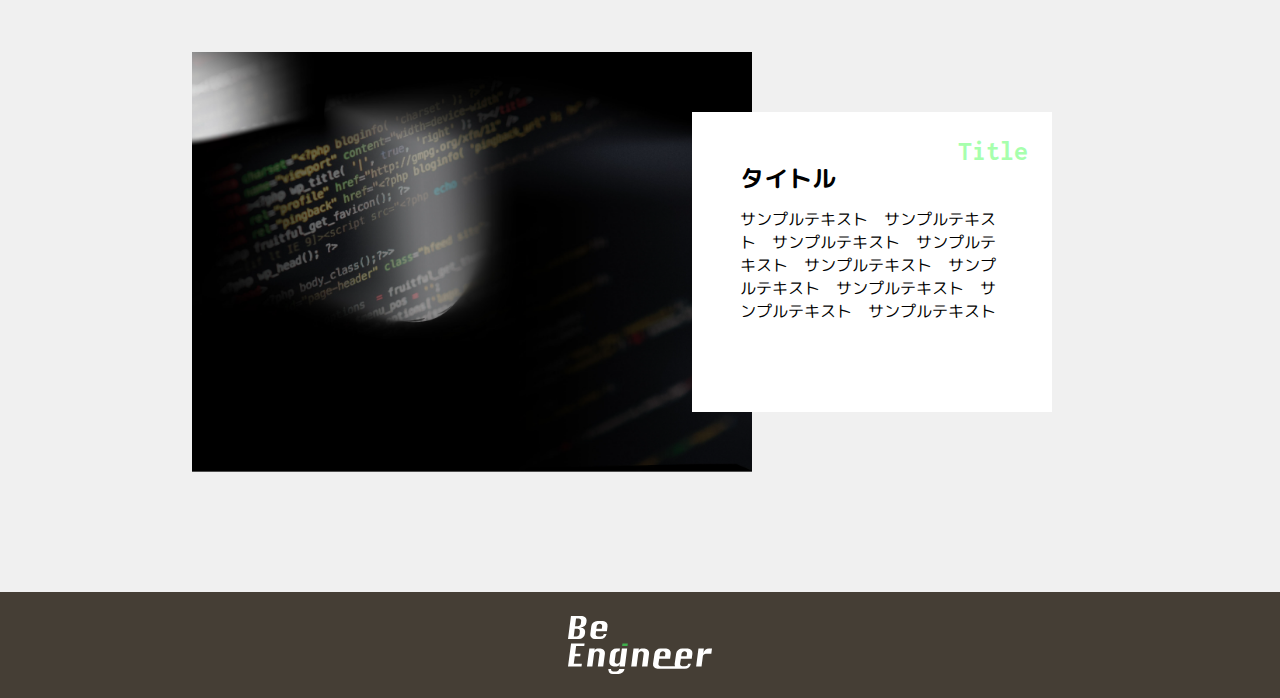
==== commit 71b47611: "初期状態をサンプルページに変更" ====
--- a/public/index.html
+++ b/public/index.html
@@ -16,8 +16,7 @@
 
         <!-- ヘッダー -->
         <header id="header">
-            <!-- クリックすると動くようにidを追加（ここでなくてもいい） -->
-            <img class="header__image" src="images/BeEngineer_logo_white.svg" id="button">
+            <img class="header__image" src="images/BeEngineer_logo_white.svg">
             <nav class="header__linklist">
                 <a class="header__link" href="#introduction">
                     Introduction
@@ -30,92 +29,84 @@
 
         <!-- ファーストビュー -->
         <section id="firstview">
-            <!-- クリックしたら画像が変わるようにするために、idを追加して目印を付ける -->
-            <img class="firstview__image" src="images/firstview.jpg" id="firstview__image">
-            <!-- クリックしたら文字が変わるようにするために、idを追加して目印を付ける -->
-            <h1 class="firstview__title" id="firstview__title">How about some sweets<br>with your tea?</h1>
+            <img class="firstview__image" src="images/top.jpg">
+            <h1 class="firstview__title">キミの未来をHACKしよう</h1>
         </section>
         
         <!-- 紹介部分 -->
         <section id="introduction" class="introduction">
 
-            <!-- スクロールすると出現するように、idを追加して目印を付ける。 -->
-            <div class="introduction__content" id="content-1">
-                <img class="introduction__image introduction__image--left" src="images/kanure.jpg">
+            <div class="introduction__content">
+                <img class="introduction__image introduction__image--left" src="images/top.png">
                 <div class="introduction__textblock introduction__textblock--left">
                     <h3 class="introduction__title">
-                        カヌレ
+                        タイトル
                     </h3>
                     <h4 class="introduction__title--bg introduction__title--bg--left">
-                        cannelé de Bordeaux
+                        Title
                     </h4>
                     <p class="introduction__text">
-                        蜜蝋を入れることと、カヌレ型と呼ばれる小さな型で焼くことが特徴である。外側は黒めの焼き色が付いており硬く香ばしいが、内側はしっとりとして柔らかい食感を持つ。
+                        サンプルテキスト　サンプルテキスト　サンプルテキスト　サンプルテキスト　サンプルテキスト　サンプルテキスト　サンプルテキスト　サンプルテキスト　サンプルテキスト
                     </p>
                 </div>
             </div>
 
-            <!-- スクロールすると出現するように、idを追加して目印を付ける。 -->
-            <div class="introduction__content" id="content-2">
-                <img class="introduction__image introduction__image--right" src="images/florentine.jpg">
+            <div class="introduction__content">
+                <img class="introduction__image introduction__image--right" src="images/top.png">
                 <div class="introduction__textblock introduction__textblock--right">
                     <h3 class="introduction__title">
-                        フロランタン
+                        タイトル
                     </h3>
                     <h4 class="introduction__title--bg introduction__title--bg--right">
-                        florentins
+                        Title
                     </h4>
                     <p class="introduction__text">
-                        クッキー生地にキャラメルでコーティングしたナッツ類（多くはアーモンドスライス）をのせて焼き上げてつくる糖菓。ドイツ、オーストリア方面で好まれ、土着の菓子となった。
+                        サンプルテキスト　サンプルテキスト　サンプルテキスト　サンプルテキスト　サンプルテキスト　サンプルテキスト　サンプルテキスト　サンプルテキスト　サンプルテキスト
                     </p>
                 </div>
             </div>
 
-            <!-- スクロールすると出現するように、idを追加して目印を付ける。 -->
-            <div class="introduction__content" id="content-3">
-                <img class="introduction__image introduction__image--left" src="images/pain_de_genes.jpg">
+            <div class="introduction__content">
+                <img class="introduction__image introduction__image--left" src="images/top.png">
                 <div class="introduction__textblock introduction__textblock--left">
                     <h3 class="introduction__title">
-                        パン・ド・ジェンヌ
+                        タイトル
                     </h3>
                     <h4 class="introduction__title--bg introduction__title--bg--left">
-                        Pain de Gênes
+                        Title
                     </h4>
                     <p class="introduction__text">
-                        アーモンドの含有量の多い、共立てタイプの焼き菓子。パート・ダマンド（マジパン）やアーモンドパウダーをふんだんに使った、しっとりときめ細かな生地が特徴です。
+                        サンプルテキスト　サンプルテキスト　サンプルテキスト　サンプルテキスト　サンプルテキスト　サンプルテキスト　サンプルテキスト　サンプルテキスト　サンプルテキスト
                     </p>
                 </div>
             </div>
 
-            <!-- スクロールすると出現するように、idを追加して目印を付ける。 -->
-            <div class="introduction__content" id="content-4">
-                <img class="introduction__image introduction__image--right" src="images/crumble_cheesecake.jpg">
+            <div class="introduction__content">
+                <img class="introduction__image introduction__image--right" src="images/top.png">
                 <div class="introduction__textblock introduction__textblock--right">
                     <h3 class="introduction__title">
-                        クランブルチーズケーキ
+                        タイトル
                     </h3>
                     <h4 class="introduction__title--bg introduction__title--bg--right">
-                        Crumble Cheesecake
+                        Title
                     </h4>
                     <p class="introduction__text">
-                        しっとりなめらかな生地に、クランブルのサクサク食感が絶妙なチーズケーキです。<br>
-                        ミキサーやフードプロセッサーで手軽に生地作りができますので、お菓子作り初心者の方にもおすすめです。
+                        サンプルテキスト　サンプルテキスト　サンプルテキスト　サンプルテキスト　サンプルテキスト　サンプルテキスト　サンプルテキスト　サンプルテキスト　サンプルテキスト
                     </p>
                 </div>
             </div>
 
-            <!-- スクロールすると出現するように、idを追加して目印を付ける。 -->
-            <div class="introduction__content" id="content-5">
-                <img class="introduction__image introduction__image--left" src="images/mont_blanc.jpg">
+            <div class="introduction__content">
+                <img class="introduction__image introduction__image--left" src="images/top.png">
                 <div class="introduction__textblock introduction__textblock--left">
                     <h3 class="introduction__title">
-                        モンブラン
+                        タイトル
                     </h3>
                     <h4 class="introduction__title--bg introduction__title--bg--left">
-                        Mont Blanc aux marrons
+                        Title
                     </h4>
                     <p class="introduction__text">
-                        クリなどを原料とするクリームを生地の上面に絞りかけたケーキ。モンブラン山の形に似せて作ったことからこう呼ばれる。上に降りかけられる白い粉砂糖は雪を表している。
+                        サンプルテキスト　サンプルテキスト　サンプルテキスト　サンプルテキスト　サンプルテキスト　サンプルテキスト　サンプルテキスト　サンプルテキスト　サンプルテキスト
                     </p>
                 </div>
             </div>
--- a/public/css/style.css
+++ b/public/css/style.css
@@ -7,7 +7,7 @@
 }
 
 body{
-    background-color: rgb(254, 238, 216);
+    background-color: rgb(240, 240, 240);
 }
 
 /* = = = header = = = */
@@ -55,9 +55,6 @@
     left: 36px;
     font-size: 64px;
     line-height: 1;
-    /* タイトルが横から出現するようにアレンジ */
-    transform: translateX(-100vw);
-    transition: .3s;
 }
 
 
@@ -70,9 +67,6 @@
     position: relative;
     height: 420px;
     margin: 120px auto;
-    /* スクロールするとフェードインするようアレンジ */
-    opacity: 0;
-    transition: .5s;
 }
 
 .introduction__image{
@@ -81,13 +75,6 @@
     object-fit: cover;
     position: absolute;
     top: 0;
-    /* ホバーすると大きくなるようアレンジ */
-    transition: .3s;
-}
-
-/* ホバーすると大きくなるようアレンジ */
-.introduction__image:hover{
-    transform: scale(1.1);
 }
 
 .introduction__image--left{
@@ -124,7 +111,7 @@
 
 .introduction__title--bg{
     position: absolute;
-    color: rgba(70, 39, 8, 0.4);
+    color: rgb(167, 255, 173);
     font-size: 28px;
     top: 24px;
     z-index: 1;
@@ -220,7 +207,7 @@
         width: 90vw;
         height: 67.5vw;
     }
-    
+
     .introduction__textblock{
         width: 90vw;
     }
